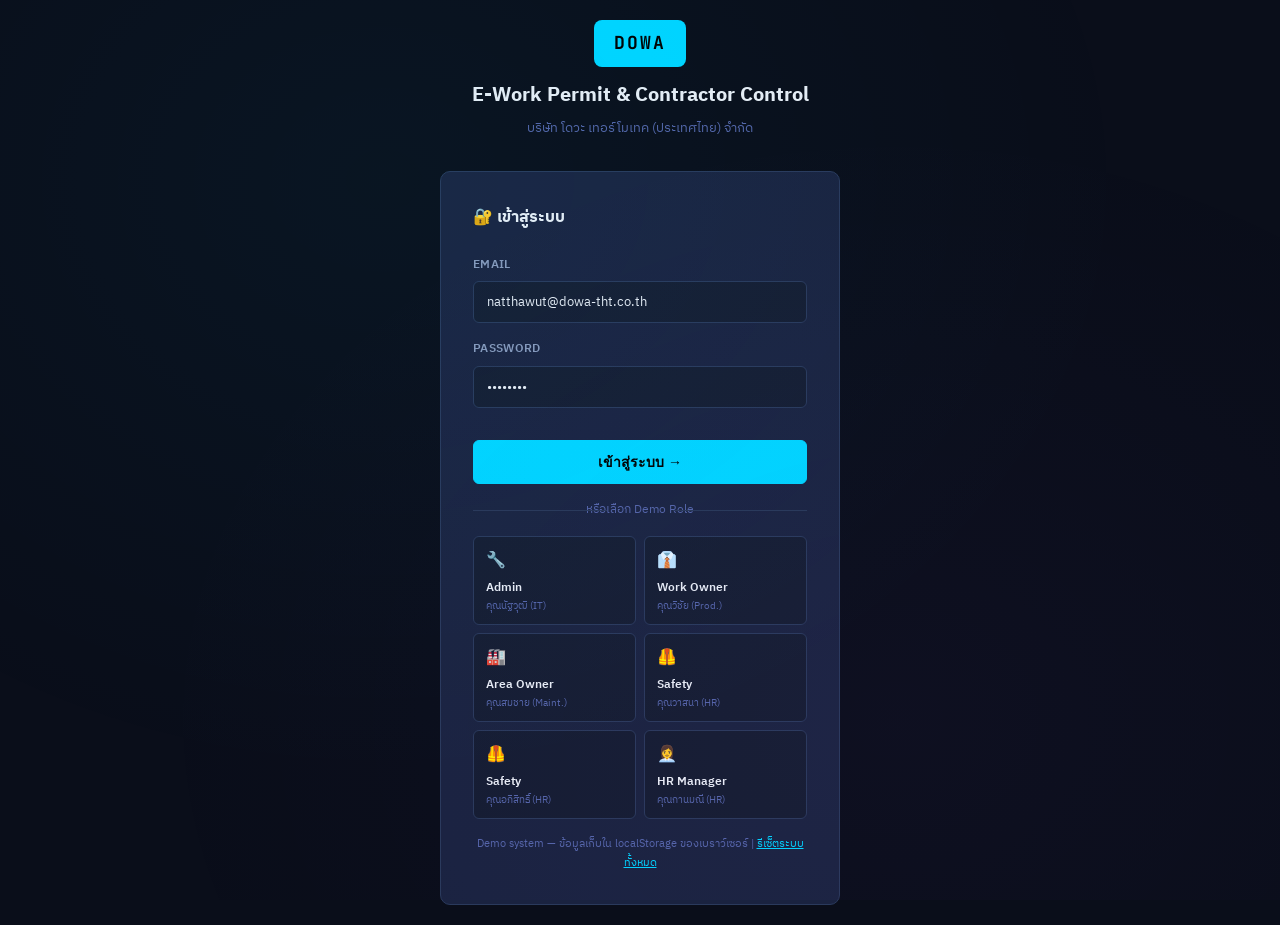
==== contractors/index.html @ 7c1e503d "Initial commit: E-Work Permit Demo" ====
<!DOCTYPE html>
<html lang="th">
<head>
<meta charset="UTF-8">
<meta name="viewport" content="width=device-width, initial-scale=1.0">
<title>ผู้รับเหมา — E-Work Permit System</title>
<link rel="stylesheet" href="../css/style.css">
</head>
<body>
<div class="app-layout">
  <aside class="sidebar" id="sidebar"></aside>
  <div class="main-content">
    <header class="topbar">
      <div class="topbar-left">
        <span class="topbar-breadcrumb"><a href="../dashboard.html">Dashboard</a> /</span>
        <span class="topbar-title">👷 ผู้รับเหมา</span>
      </div>
      <div class="topbar-right">
        <span id="topbar-user" class="text-sm text-muted"></span>
      </div>
    </header>

    <div class="page-content">
      <div class="page-header">
        <div>
          <h1>ทะเบียนผู้รับเหมา</h1>
          <p>ค้นหา ดูสถานะ และจัดการข้อมูลผู้รับเหมา</p>
        </div>
        <div class="flex-center gap-8">
          <button class="btn btn-ghost btn-sm" onclick="exportContractors()">📥 Export</button>
          <a href="register.html" class="btn btn-primary" id="btn-register" style="display:none;">➕ ลงทะเบียนใหม่</a>
        </div>
      </div>

      <!-- Stats -->
      <div class="stats-grid mb-16" id="mini-stats"></div>

      <!-- Filters -->
      <div class="card mb-16">
        <div class="card-body" style="padding:16px;">
          <div class="filter-bar">
            <div class="search-box">
              <span class="search-icon">🔍</span>
              <input type="text" id="inp-search" placeholder="ค้นหาชื่อ, เลขบัตร..." oninput="renderTable()">
            </div>
            <select class="filter-select" id="sel-status" onchange="renderTable()">
              <option value="">ทุกสถานะ</option>
              <option value="ACTIVE">Active</option>
              <option value="INACTIVE">Inactive</option>
              <option value="BLACKLIST">Blacklist</option>
            </select>
            <select class="filter-select" id="sel-company" onchange="renderTable()">
              <option value="">ทุกบริษัท</option>
            </select>
            <button class="btn btn-ghost btn-sm" onclick="clearFilters()">✕ ล้าง</button>
          </div>
        </div>
      </div>

      <!-- Table -->
      <div class="card">
        <div class="card-body" style="padding:0;">
          <div class="table-wrap" id="table-wrap"></div>
          <div id="pagination"></div>
        </div>
      </div>
    </div>
  </div>
</div>

<script src="../js/db.js"></script>
<script src="../js/utils.js"></script>
<script>
  const user = requireAuth('../index.html');
  let currentPage = 1;
  const PER_PAGE = 10;
  let allContractors = [];

  if (user) {
    renderSidebar('../');
    document.getElementById('topbar-user').textContent = user.full_name;
    if (canDo(user, 'manage_contractors')) {
      document.getElementById('btn-register').style.display = '';
    }

    const companies = dbGetAll('contractor_companies');
    const selComp = document.getElementById('sel-company');
    companies.forEach(c => {
      const opt = document.createElement('option');
      opt.value = c.id;
      opt.textContent = c.company_name;
      selComp.appendChild(opt);
    });

    loadData();
  }

  function loadData() {
    allContractors = dbGetAll('contractors');
    const certs = dbGetAll('contractor_certificates');
    const companies = dbGetAll('contractor_companies');

    // Annotate with company name and cert status
    allContractors = allContractors.map(c => {
      const comp = companies.find(cc => cc.id === c.company_id);
      const contractorCerts = certs.filter(cert => cert.contractor_id === c.id);
      const hasExpired = contractorCerts.some(cert => cert.status === 'EXPIRED');
      const hasExpiring = contractorCerts.some(cert => cert.status === 'EXPIRING');
      const cardDays = daysUntil(c.card_expiry_date);
      return {
        ...c,
        company_name: comp?.company_name || '-',
        cert_count: contractorCerts.length,
        cert_alert: hasExpired ? 'expired' : hasExpiring ? 'expiring' : 'ok',
        card_days: cardDays,
      };
    });

    // Stats
    document.getElementById('mini-stats').innerHTML = `
      <div class="stat-card c-green" style="padding:14px;">
        <div class="stat-label">Active</div>
        <div class="stat-value" style="font-size:22px;">${allContractors.filter(c=>c.status==='ACTIVE').length}</div>
      </div>
      <div class="stat-card c-accent" style="padding:14px;">
        <div class="stat-label">Inactive</div>
        <div class="stat-value" style="font-size:22px;">${allContractors.filter(c=>c.status==='INACTIVE').length}</div>
      </div>
      <div class="stat-card c-red" style="padding:14px;">
        <div class="stat-label">Blacklist</div>
        <div class="stat-value" style="font-size:22px;">${allContractors.filter(c=>c.status==='BLACKLIST').length}</div>
      </div>
      <div class="stat-card c-gold" style="padding:14px;">
        <div class="stat-label">บัตรใกล้หมดอายุ</div>
        <div class="stat-value" style="font-size:22px;">${allContractors.filter(c=>c.card_days!==null&&c.card_days<=30&&c.card_days>=0).length}</div>
      </div>`;

    renderTable();
  }

  function getFiltered() {
    const q = document.getElementById('inp-search').value;
    const status = document.getElementById('sel-status').value;
    const company = document.getElementById('sel-company').value;
    let data = allContractors;
    if (q) data = filterTable(data, q, ['first_name','last_name','card_number','national_id']);
    if (status) data = data.filter(c => c.status === status);
    if (company) data = data.filter(c => c.company_id === company);
    return data;
  }

  function renderTable() {
    const filtered = getFiltered();
    const paged = paginate(filtered, currentPage, PER_PAGE);

    if (paged.items.length === 0) {
      document.getElementById('table-wrap').innerHTML = '<div class="empty-state"><div class="empty-icon">👷</div><h3>ไม่พบข้อมูล</h3></div>';
      document.getElementById('pagination').innerHTML = '';
      return;
    }

    document.getElementById('table-wrap').innerHTML = `
      <table class="data-table">
        <thead><tr>
          <th>ชื่อ-นามสกุล</th>
          <th>บริษัท</th>
          <th>เลขบัตรผู้รับเหมา</th>
          <th>หมดอายุบัตร</th>
          <th>ใบเซอร์</th>
          <th>PDPA</th>
          <th>สถานะ</th>
          <th>จัดการ</th>
        </tr></thead>
        <tbody>${paged.items.map(c => `
          <tr>
            <td class="td-main">${c.first_name} ${c.last_name}</td>
            <td>${c.company_name}</td>
            <td class="td-mono">${c.card_number || '-'}</td>
            <td>
              ${c.card_expiry_date ? `<span>${formatDate(c.card_expiry_date)}</span>
              ${c.card_days !== null && c.card_days <= 30 ? `<br><span class="badge ${c.card_days < 0 ? 'badge-expired' : 'badge-expiring'} mt-4">${daysLabel(c.card_expiry_date)}</span>` : ''}` : '-'}
            </td>
            <td>
              <span class="badge ${c.cert_alert === 'expired' ? 'badge-expired' : c.cert_alert === 'expiring' ? 'badge-expiring' : 'badge-valid'}">${c.cert_count} ใบ</span>
            </td>
            <td>${c.pdpa_consent_at ? '<span class="badge badge-valid">✓ ยินยอม</span>' : '<span class="badge badge-inactive">ยังไม่ยินยอม</span>'}</td>
            <td>${contractorBadge(c.status)}</td>
            <td>
              <div class="td-actions">
                <a href="detail.html?id=${c.id}" class="btn btn-ghost btn-sm">👁 ดู</a>
                ${canDo(user,'manage_contractors') ? `<button class="btn btn-ghost btn-sm" onclick="quickStatus('${c.id}', '${c.status}')">⚙️</button>` : ''}
              </div>
            </td>
          </tr>`).join('')}
        </tbody>
      </table>`;

    renderPagination('pagination', paged, 'goPage');
  }

  window.goPage = function(p) { currentPage = p; renderTable(); };

  function clearFilters() {
    document.getElementById('inp-search').value = '';
    document.getElementById('sel-status').value = '';
    document.getElementById('sel-company').value = '';
    currentPage = 1;
    renderTable();
  }

  function quickStatus(id, currentStatus) {
    const statuses = ['ACTIVE', 'INACTIVE', 'BLACKLIST'];
    const next = statuses[(statuses.indexOf(currentStatus) + 1) % statuses.length];
    confirmAction(`เปลี่ยนสถานะเป็น "${next}"?`, () => {
      dbUpdate('contractors', id, { status: next });
      loadData();
      showToast(`อัพเดทสถานะเป็น ${next}`, 'success');
    });
  }

  function exportContractors() {
    exportToCSV(getFiltered(), 'contractors.csv', [
      { key: 'first_name', label: 'ชื่อ' },
      { key: 'last_name', label: 'นามสกุล' },
      { key: 'company_name', label: 'บริษัท' },
      { key: 'card_number', label: 'เลขบัตร' },
      { key: 'card_expiry_date', label: 'หมดอายุบัตร' },
      { key: 'status', label: 'สถานะ' },
    ]);
  }
</script>
</body>
</html>
---- css/style.css ----
/* ===== E-Work Permit System — Global Styles ===== */
@import url('https://fonts.googleapis.com/css2?family=IBM+Plex+Sans+Thai:wght@300;400;500;600;700&family=JetBrains+Mono:wght@400;600&display=swap');

:root {
  --bg: #0a0e1a;
  --bg2: #0f1525;
  --bg3: #151d32;
  --surface: #1a2340;
  --surface2: #1f2a4a;
  --surface3: #243055;
  --border: #2a3a5c;
  --border2: #3a4a6c;
  --accent: #00d4ff;
  --accent2: #0088cc;
  --accent-dim: rgba(0,212,255,0.12);
  --gold: #f5a623;
  --gold-dim: rgba(245,166,35,0.15);
  --green: #00e676;
  --green-dim: rgba(0,230,118,0.15);
  --red: #ff4757;
  --red-dim: rgba(255,71,87,0.15);
  --purple: #a855f7;
  --purple-dim: rgba(168,85,247,0.15);
  --orange: #ff7043;
  --text: #e8edf5;
  --text2: #8899bb;
  --text3: #5566aa;
  --radius: 10px;
  --radius-sm: 6px;
  --shadow: 0 4px 24px rgba(0,0,0,0.4);
  --shadow-sm: 0 2px 8px rgba(0,0,0,0.3);
}

* { margin: 0; padding: 0; box-sizing: border-box; }

html { scroll-behavior: smooth; }

body {
  background: var(--bg);
  color: var(--text);
  font-family: 'IBM Plex Sans Thai', sans-serif;
  font-size: 14px;
  line-height: 1.7;
  min-height: 100vh;
}

/* ===== SCROLLBAR ===== */
::-webkit-scrollbar { width: 6px; height: 6px; }
::-webkit-scrollbar-track { background: var(--bg2); }
::-webkit-scrollbar-thumb { background: var(--border2); border-radius: 3px; }
::-webkit-scrollbar-thumb:hover { background: var(--text3); }

/* ===== LAYOUT ===== */
.app-layout { display: flex; min-height: 100vh; }

/* ===== SIDEBAR ===== */
.sidebar {
  width: 240px;
  background: var(--bg2);
  border-right: 1px solid var(--border);
  display: flex;
  flex-direction: column;
  position: fixed;
  top: 0; left: 0; bottom: 0;
  z-index: 200;
  transition: transform 0.3s;
}

.sidebar-logo {
  padding: 24px 20px;
  border-bottom: 1px solid var(--border);
  display: flex;
  align-items: center;
  gap: 12px;
  text-decoration: none;
  transition: background 0.2s;
}

.sidebar-logo:hover {
  background: rgba(255, 255, 255, 0.03);
}

.sidebar-logo .badge {
  background: var(--accent);
  color: #000;
  font-family: 'JetBrains Mono', monospace;
  font-weight: 700;
  font-size: 11px;
  padding: 3px 8px;
  border-radius: 4px;
  flex-shrink: 0;
}

.sidebar-logo .brand {
  font-size: 13px;
  font-weight: 600;
  color: var(--text);
  line-height: 1.3;
}

.sidebar-logo .brand small {
  display: block;
  font-size: 10px;
  color: var(--text3);
  font-weight: 400;
}

.sidebar-nav { flex: 1; padding: 12px 0; overflow-y: auto; }

.nav-section {
  padding: 8px 16px 4px;
  font-size: 10px;
  color: var(--text3);
  text-transform: uppercase;
  letter-spacing: 1px;
  font-weight: 600;
}

.nav-item {
  display: flex;
  align-items: center;
  gap: 10px;
  padding: 10px 20px;
  color: var(--text2);
  text-decoration: none;
  font-size: 13px;
  font-weight: 500;
  cursor: pointer;
  transition: all 0.2s;
  border-left: 3px solid transparent;
  position: relative;
}

.nav-item:hover { background: var(--surface); color: var(--text); border-left-color: var(--border2); }
.nav-item.active { 
  background: linear-gradient(90deg, var(--accent-dim) 0%, transparent 100%); 
  color: var(--accent); 
  border-left-color: var(--accent);
  font-weight: 600;
}
.nav-item.active .nav-icon { color: var(--accent); }

.nav-item .nav-icon { width: 18px; text-align: center; font-size: 15px; }

.nav-badge {
  margin-left: auto;
  background: var(--red);
  color: #fff;
  font-size: 10px;
  font-weight: 700;
  padding: 1px 6px;
  border-radius: 10px;
  min-width: 18px;
  text-align: center;
}

.nav-badge.gold { background: var(--gold); color: #000; }

.sidebar-user {
  padding: 16px 20px;
  border-top: 1px solid var(--border);
  display: flex;
  align-items: center;
  gap: 10px;
  cursor: pointer;
}

.user-avatar {
  width: 34px; height: 34px;
  border-radius: 50%;
  background: var(--accent);
  color: #000;
  display: flex;
  align-items: center;
  justify-content: center;
  font-weight: 700;
  font-size: 13px;
  flex-shrink: 0;
}

.user-info { flex: 1; min-width: 0; }
.user-name { font-size: 13px; font-weight: 600; color: var(--text); white-space: nowrap; overflow: hidden; text-overflow: ellipsis; }
.user-role { font-size: 11px; color: var(--text3); }

/* ===== MAIN CONTENT ===== */
.main-content {
  margin-left: 240px;
  flex: 1;
  display: flex;
  flex-direction: column;
  min-height: 100vh;
}

/* ===== TOPBAR ===== */
.topbar {
  background: var(--bg2);
  border-bottom: 1px solid var(--border);
  padding: 0 28px;
  height: 56px;
  display: flex;
  align-items: center;
  justify-content: space-between;
  position: sticky;
  top: 0;
  z-index: 100;
}

.topbar-left { display: flex; align-items: center; gap: 12px; }
.topbar-title { font-size: 16px; font-weight: 700; color: var(--text); }
.topbar-breadcrumb { font-size: 12px; color: var(--text3); }
.topbar-breadcrumb a { color: var(--text3); text-decoration: none; }
.topbar-breadcrumb a:hover { color: var(--accent); }

.topbar-right { display: flex; align-items: center; gap: 12px; }

.topbar-btn {
  background: none;
  border: none;
  color: var(--text2);
  cursor: pointer;
  padding: 6px;
  border-radius: var(--radius-sm);
  font-size: 16px;
  transition: all 0.15s;
  position: relative;
}
.topbar-btn:hover { background: var(--surface); color: var(--text); }

.notif-dot {
  position: absolute;
  top: 4px; right: 4px;
  width: 8px; height: 8px;
  background: var(--red);
  border-radius: 50%;
  border: 2px solid var(--bg2);
}

/* ===== PAGE CONTENT ===== */
.page-content { padding: 28px; flex: 1; }

.page-header {
  display: flex;
  align-items: center;
  justify-content: space-between;
  margin-bottom: 24px;
  gap: 16px;
  flex-wrap: wrap;
}

.page-header h1 { font-size: 22px; font-weight: 700; color: var(--text); }
.page-header p { font-size: 13px; color: var(--text3); margin-top: 2px; }

/* ===== STATS GRID ===== */
.stats-grid {
  display: grid;
  grid-template-columns: repeat(auto-fit, minmax(200px, 1fr));
  gap: 16px;
  margin-bottom: 24px;
}

.stat-card {
  background: var(--surface);
  border: 1px solid var(--border);
  border-radius: var(--radius);
  padding: 20px;
  position: relative;
  overflow: hidden;
  transition: border-color 0.2s;
}

.stat-card:hover { border-color: var(--border2); }

.stat-card::before {
  content: '';
  position: absolute;
  top: 0; left: 0; right: 0;
  height: 3px;
}
.stat-card.c-accent::before { background: var(--accent); }
.stat-card.c-gold::before { background: var(--gold); }
.stat-card.c-green::before { background: var(--green); }
.stat-card.c-red::before { background: var(--red); }
.stat-card.c-purple::before { background: var(--purple); }

.stat-icon { font-size: 26px; margin-bottom: 8px; }
.stat-label { font-size: 11px; color: var(--text3); text-transform: uppercase; letter-spacing: 0.5px; margin-bottom: 4px; }
.stat-value { font-size: 28px; font-weight: 700; color: var(--text); line-height: 1; }
.stat-sub { font-size: 12px; color: var(--text3); margin-top: 6px; }

/* ===== CARDS ===== */
.card {
  background: var(--surface);
  border: 1px solid var(--border);
  border-radius: var(--radius);
}

.card-header {
  padding: 16px 20px;
  border-bottom: 1px solid var(--border);
  display: flex;
  align-items: center;
  justify-content: space-between;
  gap: 12px;
}

.card-title {
  font-size: 14px;
  background: rgba(255, 255, 255, 0.02);
  border-bottom: 1px solid var(--border);
  display: flex;
  align-items: center;
  justify-content: space-between;
}

.card-title { font-size: 15px; font-weight: 700; color: var(--text); display: flex; align-items: center; gap: 8px; }

.card-body { padding: 20px; }

/* Buttons */
.btn {
  display: inline-flex;
  align-items: center;
  gap: 8px;
  padding: 10px 18px;
  border-radius: var(--radius-sm);
  font-size: 14px;
  font-weight: 600;
  cursor: pointer;
  transition: all 0.2s ease;
  border: 1px solid transparent;
  text-decoration: none;
  white-space: nowrap;
}

.btn:disabled { opacity: 0.5; cursor: not-allowed; }

.btn-primary { background: var(--accent); color: #000; border-color: var(--accent); }
.btn-primary:hover:not(:disabled) { background: #00b8e0; }

.btn-secondary { background: var(--surface2); color: var(--text); border-color: var(--border); }
.btn-secondary:hover:not(:disabled) { background: var(--surface3); border-color: var(--border2); }

.btn-success { background: var(--green); color: #000; }
.btn-success:hover:not(:disabled) { background: #00c860; }

.btn-danger { background: var(--red); color: #fff; }
.btn-danger:hover:not(:disabled) { background: #e03040; }

.btn-warning { background: var(--gold); color: #000; }
.btn-warning:hover:not(:disabled) { background: #e09010; }

.btn-ghost { background: transparent; color: var(--text2); border-color: var(--border); }
.btn-ghost:hover:not(:disabled) { background: var(--surface); color: var(--text); }

.btn-sm { padding: 5px 12px; font-size: 12px; }
.btn-lg { padding: 11px 22px; font-size: 15px; }
.btn-icon { padding: 7px; }

/* ===== BADGES / TAGS ===== */
.badge {
  display: inline-flex;
  align-items: center;
  gap: 4px;
  font-size: 11px;
  font-weight: 600;
  padding: 3px 10px;
  border-radius: 20px;
  text-transform: uppercase;
  letter-spacing: 0.3px;
  white-space: nowrap;
}

.badge-draft { background: rgba(255,255,255,0.08); color: var(--text2); }
.badge-pending { background: var(--gold-dim); color: var(--gold); }
.badge-approved { background: var(--green-dim); color: var(--green); }
.badge-rejected { background: var(--red-dim); color: var(--red); }
.badge-closed { background: var(--purple-dim); color: var(--purple); }
.badge-returned { background: var(--gold-dim); color: var(--orange); }
.badge-active { background: var(--green-dim); color: var(--green); }
.badge-inactive { background: rgba(255,255,255,0.06); color: var(--text3); }
.badge-blacklist { background: var(--red-dim); color: var(--red); }
.badge-valid { background: var(--green-dim); color: var(--green); }
.badge-expiring { background: var(--gold-dim); color: var(--gold); }
.badge-expired { background: var(--red-dim); color: var(--red); }
.badge-hot { background: rgba(255,112,67,0.2); color: var(--orange); }
.badge-cold { background: rgba(0,212,255,0.15); color: var(--accent); }
.badge-accent { background: var(--accent-dim); color: var(--accent); }

/* ===== FORMS ===== */
.form-group { margin-bottom: 16px; }
.form-label {
  display: block;
  font-size: 12px;
  font-weight: 600;
  color: var(--text2);
  margin-bottom: 6px;
  text-transform: uppercase;
  letter-spacing: 0.3px;
}
.form-label .req { color: var(--red); margin-left: 2px; }

.form-control {
  width: 100%;
  background: var(--bg3);
  border: 1px solid var(--border);
  border-radius: var(--radius-sm);
  color: var(--text);
  font-size: 13px;
  font-family: 'IBM Plex Sans Thai', sans-serif;
  padding: 9px 13px;
  transition: border-color 0.15s;
  outline: none;
}

.form-control:focus { border-color: var(--accent); background: var(--bg2); }
.form-control::placeholder { color: var(--text3); }

select.form-control { cursor: pointer; }
textarea.form-control { resize: vertical; min-height: 80px; }

.form-hint { font-size: 11px; color: var(--text3); margin-top: 4px; }
.form-error { font-size: 11px; color: var(--red); margin-top: 4px; display: none; }
.form-control.is-error { border-color: var(--red); }
.form-control.is-error + .form-error { display: block; }

.form-row { display: grid; grid-template-columns: 1fr 1fr; gap: 16px; }
.form-row-3 { display: grid; grid-template-columns: 1fr 1fr 1fr; gap: 16px; }

.checkbox-group { display: flex; flex-wrap: wrap; gap: 8px; margin-top: 4px; }
.checkbox-item {
  display: flex;
  align-items: center;
  gap: 7px;
  background: var(--bg3);
  border: 1px solid var(--border);
  border-radius: var(--radius-sm);
  padding: 7px 12px;
  cursor: pointer;
  font-size: 13px;
  color: var(--text2);
  transition: all 0.15s;
  user-select: none;
}
.checkbox-item:hover { border-color: var(--border2); color: var(--text); }
.checkbox-item.checked { background: var(--accent-dim); border-color: var(--accent); color: var(--accent); }
.checkbox-item input { display: none; }

/* ===== TABLE ===== */
.table-wrap { overflow-x: auto; }

table.data-table {
  width: 100%;
  border-collapse: collapse;
  font-size: 13px;
}

.data-table th {
  background: var(--bg3);
  color: var(--text3);
  font-weight: 600;
  font-size: 11px;
  text-transform: uppercase;
  letter-spacing: 0.5px;
  padding: 11px 16px;
  text-align: left;
  border-bottom: 1px solid var(--border);
  white-space: nowrap;
}

.data-table td {
  padding: 12px 16px;
  border-bottom: 1px solid rgba(42,58,92,0.5);
  color: var(--text2);
  vertical-align: middle;
}

.data-table tr:hover td { background: rgba(26,35,64,0.6); color: var(--text); }
.data-table tr:last-child td { border-bottom: none; }

.data-table .td-main { color: var(--text); font-weight: 500; }
.data-table .td-mono { font-family: 'JetBrains Mono', monospace; font-size: 12px; color: var(--accent); }
.data-table .td-actions { display: flex; gap: 6px; align-items: center; }

/* ===== FILTER BAR ===== */
.filter-bar {
  display: flex;
  align-items: center;
  gap: 10px;
  flex-wrap: wrap;
  margin-bottom: 16px;
}

.search-box {
  display: flex;
  align-items: center;
  gap: 8px;
  background: var(--bg3);
  border: 1px solid var(--border);
  border-radius: var(--radius-sm);
  padding: 8px 13px;
  flex: 1;
  min-width: 200px;
  max-width: 320px;
}

.search-box input {
  background: none;
  border: none;
  outline: none;
  color: var(--text);
  font-size: 13px;
  font-family: 'IBM Plex Sans Thai', sans-serif;
  width: 100%;
}
.search-box input::placeholder { color: var(--text3); }
.search-box .search-icon { color: var(--text3); font-size: 14px; flex-shrink: 0; }

.filter-select {
  background: var(--bg3);
  border: 1px solid var(--border);
  border-radius: var(--radius-sm);
  color: var(--text);
  font-size: 13px;
  font-family: 'IBM Plex Sans Thai', sans-serif;
  padding: 8px 13px;
  outline: none;
  cursor: pointer;
}
.filter-select:focus { border-color: var(--accent); }

/* ===== MODALS ===== */
.modal-overlay {
  position: fixed;
  inset: 0;
  background: rgba(0,0,0,0.7);
  z-index: 500;
  display: none;
  align-items: center;
  justify-content: center;
  padding: 20px;
  backdrop-filter: blur(2px);
}

.modal-overlay.open { display: flex; }

.modal {
  background: var(--bg2);
  border: 1px solid var(--border2);
  border-radius: var(--radius);
  width: 100%;
  max-width: 540px;
  max-height: 90vh;
  overflow-y: auto;
  box-shadow: var(--shadow);
  animation: modalIn 0.2s ease;
}

.modal-lg { max-width: 760px; }
.modal-xl { max-width: 960px; }

@keyframes modalIn {
  from { opacity: 0; transform: scale(0.96) translateY(-8px); }
  to { opacity: 1; transform: scale(1) translateY(0); }
}

.modal-header {
  padding: 18px 24px;
  border-bottom: 1px solid var(--border);
  display: flex;
  align-items: center;
  justify-content: space-between;
  gap: 12px;
}

.modal-title { font-size: 15px; font-weight: 700; color: var(--text); }
.modal-close {
  background: none; border: none; color: var(--text3);
  cursor: pointer; font-size: 18px; padding: 2px;
  transition: color 0.15s;
}
.modal-close:hover { color: var(--text); }

.modal-body { padding: 24px; }
.modal-footer {
  padding: 16px 24px;
  border-top: 1px solid var(--border);
  display: flex;
  justify-content: flex-end;
  gap: 10px;
}

/* ===== TOAST ===== */
.toast-container {
  position: fixed;
  bottom: 24px; right: 24px;
  z-index: 9999;
  display: flex;
  flex-direction: column;
  gap: 8px;
}

.toast {
  background: var(--surface2);
  border: 1px solid var(--border2);
  border-radius: var(--radius-sm);
  padding: 12px 18px;
  font-size: 13px;
  color: var(--text);
  max-width: 320px;
  box-shadow: var(--shadow);
  animation: toastIn 0.25s ease;
  display: flex;
  align-items: center;
  gap: 10px;
}
.toast.success { border-left: 3px solid var(--green); }
.toast.error { border-left: 3px solid var(--red); }
.toast.warning { border-left: 3px solid var(--gold); }
.toast.info { border-left: 3px solid var(--accent); }

@keyframes toastIn {
  from { opacity: 0; transform: translateX(20px); }
  to { opacity: 1; transform: translateX(0); }
}

/* ===== APPROVAL STEPS ===== */
.approval-steps {
  display: flex;
  gap: 0;
  margin: 20px 0;
  overflow-x: auto;
  padding-bottom: 4px;
}

.approval-step {
  flex: 1;
  min-width: 120px;
  text-align: center;
  position: relative;
}

.approval-step + .approval-step::before {
  content: '';
  position: absolute;
  left: 0; top: 20px;
  width: 100%; height: 2px;
  background: var(--border);
  z-index: 0;
}

.approval-step.done + .approval-step::before { background: var(--green); }

.step-circle {
  width: 40px; height: 40px;
  border-radius: 50%;
  border: 2px solid var(--border2);
  background: var(--bg3);
  display: flex;
  align-items: center;
  justify-content: center;
  font-size: 14px;
  font-weight: 700;
  color: var(--text3);
  margin: 0 auto 8px;
  position: relative;
  z-index: 1;
  transition: all 0.2s;
}

.approval-step.done .step-circle { background: var(--green); border-color: var(--green); color: #000; }
.approval-step.active .step-circle { background: var(--accent); border-color: var(--accent); color: #000; animation: pulse 1.5s infinite; }
.approval-step.rejected .step-circle { background: var(--red); border-color: var(--red); color: #fff; }
.approval-step.returned .step-circle { background: var(--gold); border-color: var(--gold); color: #000; }

@keyframes pulse {
  0%, 100% { box-shadow: 0 0 0 0 rgba(0,212,255,0.4); }
  50% { box-shadow: 0 0 0 6px rgba(0,212,255,0); }
}

.step-label { font-size: 11px; color: var(--text3); font-weight: 500; }
.step-status { font-size: 10px; color: var(--text3); margin-top: 2px; }
.approval-step.done .step-label { color: var(--green); }
.approval-step.active .step-label { color: var(--accent); }

/* ===== SIGNATURE PAD ===== */
.sig-pad-wrap {
  border: 2px dashed var(--border2);
  border-radius: var(--radius-sm);
  background: var(--bg3);
  overflow: hidden;
  position: relative;
}

.sig-pad-wrap canvas { display: block; cursor: crosshair; }
.sig-pad-hint {
  position: absolute;
  top: 50%; left: 50%;
  transform: translate(-50%, -50%);
  color: var(--text3);
  font-size: 12px;
  pointer-events: none;
  text-align: center;
}

.sig-pad-actions { display: flex; gap: 8px; margin-top: 8px; }

/* ===== TIMELINE ===== */
.audit-trail { padding: 4px 0; }

.audit-item {
  display: flex;
  gap: 14px;
  padding: 10px 0;
  border-bottom: 1px solid rgba(42,58,92,0.4);
}
.audit-item:last-child { border-bottom: none; }

.audit-dot {
  width: 10px; height: 10px;
  border-radius: 50%;
  background: var(--border2);
  flex-shrink: 0;
  margin-top: 6px;
  position: relative;
}
.audit-dot.green { background: var(--green); }
.audit-dot.red { background: var(--red); }
.audit-dot.gold { background: var(--gold); }
.audit-dot.accent { background: var(--accent); }

.audit-content { flex: 1; }
.audit-action { font-size: 13px; font-weight: 500; color: var(--text); }
.audit-meta { font-size: 11px; color: var(--text3); margin-top: 2px; }

/* ===== INFO BOXES ===== */
.info-box {
  background: var(--accent-dim);
  border: 1px solid rgba(0,212,255,0.2);
  border-radius: var(--radius-sm);
  padding: 12px 16px;
  font-size: 13px;
  color: var(--text2);
}
.info-box strong { color: var(--accent); }

.warn-box {
  background: var(--gold-dim);
  border: 1px solid rgba(245,166,35,0.25);
  border-radius: var(--radius-sm);
  padding: 12px 16px;
  font-size: 13px;
  color: var(--text2);
}
.warn-box strong { color: var(--gold); }

.error-box {
  background: var(--red-dim);
  border: 1px solid rgba(255,71,87,0.25);
  border-radius: var(--radius-sm);
  padding: 12px 16px;
  font-size: 13px;
  color: var(--text2);
}
.error-box strong { color: var(--red); }

/* ===== PROGRESS BAR ===== */
.progress-bar {
  height: 6px;
  background: var(--bg3);
  border-radius: 3px;
  overflow: hidden;
}
.progress-fill {
  height: 100%;
  border-radius: 3px;
  background: var(--accent);
  transition: width 0.4s ease;
}
.progress-fill.gold { background: var(--gold); }
.progress-fill.green { background: var(--green); }
.progress-fill.red { background: var(--red); }

/* ===== GRID UTILS ===== */
.grid-2 { display: grid; grid-template-columns: 1fr 1fr; gap: 20px; }
.grid-3 { display: grid; grid-template-columns: 1fr 1fr 1fr; gap: 20px; }
.gap-16 { gap: 16px; }

/* ===== TEXT UTILS ===== */
.text-accent { color: var(--accent); }
.text-green { color: var(--green); }
.text-red { color: var(--red); }
.text-gold { color: var(--gold); }
.text-muted { color: var(--text3); }
.text-sm { font-size: 12px; }
.text-xs { font-size: 11px; }
.mono { font-family: 'JetBrains Mono', monospace; }
.font-bold { font-weight: 700; }
.mt-4 { margin-top: 4px; }
.mt-8 { margin-top: 8px; }
.mt-16 { margin-top: 16px; }
.mt-24 { margin-top: 24px; }
.mb-16 { margin-bottom: 16px; }
.mb-24 { margin-bottom: 24px; }
.flex { display: flex; }
.flex-center { display: flex; align-items: center; }
.flex-between { display: flex; align-items: center; justify-content: space-between; }
.gap-8 { gap: 8px; }
.gap-12 { gap: 12px; }
.w-full { width: 100%; }

/* ===== EMPTY STATE ===== */
.empty-state {
  text-align: center;
  padding: 60px 20px;
  color: var(--text3);
}
.empty-state .empty-icon { font-size: 48px; margin-bottom: 12px; opacity: 0.5; }
.empty-state h3 { font-size: 16px; color: var(--text2); margin-bottom: 6px; }
.empty-state p { font-size: 13px; }

/* ===== ID CARD ===== */
.id-card {
  width: 340px;
  background: linear-gradient(135deg, #0f1a35 0%, #1a2a50 100%);
  border: 1px solid var(--border2);
  border-radius: 14px;
  overflow: hidden;
  box-shadow: var(--shadow);
}

.id-card-header {
  background: linear-gradient(90deg, var(--accent2), var(--accent));
  padding: 12px 16px;
  display: flex;
  align-items: center;
  justify-content: space-between;
}

.id-card-header .company { font-size: 11px; font-weight: 700; color: #000; letter-spacing: 0.5px; }
.id-card-header .card-type { font-size: 10px; font-weight: 600; color: rgba(0,0,0,0.7); }

.id-card-body { padding: 16px; display: flex; gap: 14px; align-items: flex-start; }

.id-card-photo {
  width: 70px; height: 85px;
  border-radius: 8px;
  background: var(--bg3);
  border: 2px solid var(--border2);
  overflow: hidden;
  flex-shrink: 0;
  display: flex;
  align-items: center;
  justify-content: center;
  font-size: 28px;
  color: var(--text3);
}

.id-card-info { flex: 1; }
.id-card-name { font-size: 15px; font-weight: 700; color: var(--text); line-height: 1.3; }
.id-card-company { font-size: 11px; color: var(--accent); margin-top: 2px; }
.id-card-field { font-size: 11px; color: var(--text3); margin-top: 6px; }
.id-card-field span { color: var(--text2); }

.id-card-footer {
  padding: 10px 16px;
  border-top: 1px solid rgba(255,255,255,0.05);
  display: flex;
  align-items: center;
  justify-content: space-between;
}

.id-card-qr {
  width: 50px; height: 50px;
  background: #fff;
  border-radius: 4px;
  padding: 4px;
  display: flex;
  align-items: center;
  justify-content: center;
  font-size: 9px;
  color: #000;
  text-align: center;
  font-weight: 700;
}

/* ===== STEP WIZARD ===== */
.wizard-steps {
  display: flex;
  gap: 0;
  margin-bottom: 28px;
  border-bottom: 1px solid var(--border);
  padding-bottom: 0;
}

.wizard-step {
  flex: 1;
  padding: 12px 16px;
  text-align: center;
  font-size: 12px;
  font-weight: 600;
  color: var(--text3);
  border-bottom: 2px solid transparent;
  transition: all 0.2s;
  cursor: default;
}

.wizard-step.active { color: var(--accent); border-bottom-color: var(--accent); }
.wizard-step.done { color: var(--green); border-bottom-color: var(--green); }

.wizard-panel { display: none; }
.wizard-panel.active { display: block; animation: fadeIn 0.25s ease; }

@keyframes fadeIn {
  from { opacity: 0; transform: translateY(6px); }
  to { opacity: 1; transform: translateY(0); }
}

/* ===== TABS ===== */
.tab-nav {
  display: flex;
  gap: 0;
  border-bottom: 1px solid var(--border);
  margin-bottom: 20px;
}

.tab-btn {
  padding: 10px 18px;
  font-size: 13px;
  font-weight: 500;
  color: var(--text3);
  background: none;
  border: none;
  border-bottom: 2px solid transparent;
  cursor: pointer;
  transition: all 0.15s;
  white-space: nowrap;
  font-family: 'IBM Plex Sans Thai', sans-serif;
}
.tab-btn:hover { color: var(--text2); }
.tab-btn.active { color: var(--accent); border-bottom-color: var(--accent); }

.tab-pane { display: none; }
.tab-pane.active { display: block; animation: fadeIn 0.2s ease; }

/* ===== CHART CONTAINER ===== */
.chart-container { position: relative; height: 240px; }

/* ===== DIVIDER ===== */
hr.divider { border: none; border-top: 1px solid var(--border); margin: 20px 0; }

/* ===== RESPONSIVE ===== */
@media (max-width: 1024px) {
  .sidebar { transform: translateX(-100%); }
  .sidebar.open { transform: translateX(0); }
  .main-content { margin-left: 0; }
  .form-row, .form-row-3, .grid-2, .grid-3 { grid-template-columns: 1fr; }
}

@media (max-width: 640px) {
  .page-content { padding: 16px; }
  .topbar { padding: 0 16px; }
  .stats-grid { grid-template-columns: repeat(2, 1fr); }
  .page-header { flex-direction: column; align-items: flex-start; }
}

/* ===== QR PLACEHOLDER ===== */
.qr-box {
  display: grid;
  width: 100%;
  aspect-ratio: 1;
  place-items: center;
  background: #fff;
  color: #000;
  font-size: 10px;
  font-weight: 700;
  border-radius: 4px;
  padding: 4px;
}

/* ===== PRINT ===== */
@media print {
  .sidebar, .topbar, .no-print { display: none !important; }
  .main-content { margin-left: 0; }
  body { background: #fff; color: #000; }
}

/* ===== NOTIFICATION ITEMS ===== */
.notif-item {
  display: flex;
  align-items: flex-start;
  gap: 14px;
  padding: 14px 20px;
  border-bottom: 1px solid var(--border);
  cursor: pointer;
  transition: all 0.15s;
  position: relative;
}
.notif-item:hover { background: var(--surface); }
.notif-item.unread { background: rgba(0,212,255,0.05); }
.notif-item .notif-icon {
  width: 36px; height: 36px;
  border-radius: 50%;
  background: var(--bg3);
  display: flex; align-items: center; justify-content: center;
  font-size: 18px; flex-shrink: 0;
}
.notif-item .notif-content { flex: 1; }
.notif-item .notif-subject { font-size: 13px; font-weight: 600; color: var(--text); margin-bottom: 2px; }
.notif-item .notif-meta { font-size: 11px; color: var(--text3); }
.notif-item .unread-dot {
  width: 8px; height: 8px;
  background: var(--accent);
  border-radius: 50%;
  margin-top: 6px;
}

@media print { .sidebar, .topbar, .no-print, .btn { display: none !important; } .main-content { margin-left: 0 !important; padding: 0 !important; } .card { border: 1px solid #ccc !important; box-shadow: none !important; break-inside: avoid; } body { background: #fff !important; color: #000 !important; } }
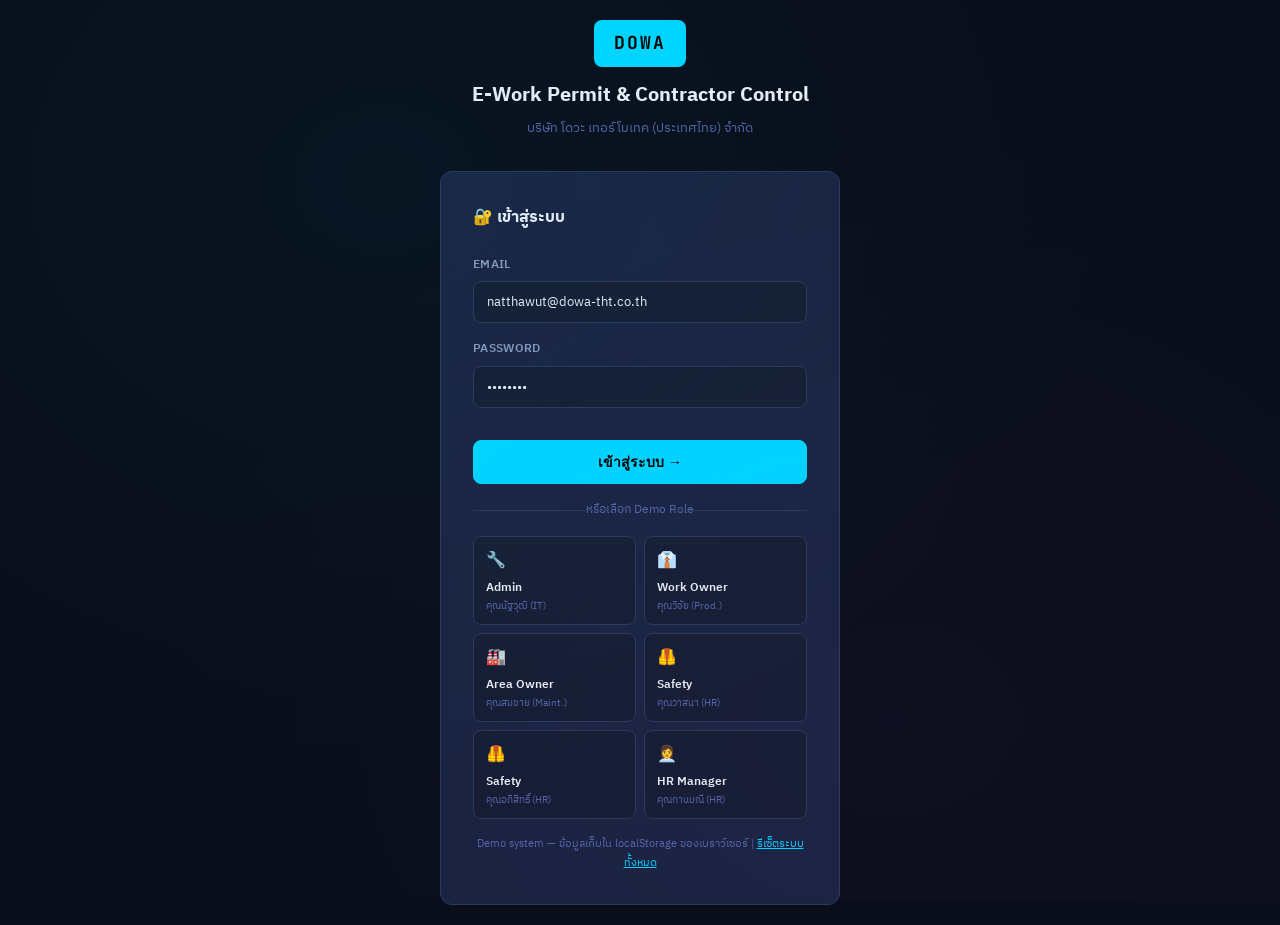
==== commit fd9a88d5: "Update system with Themes, Smart Lookup, User Management, and Documentation" ====
--- a/contractors/index.html
+++ b/contractors/index.html
@@ -26,7 +26,11 @@
           <h1>ทะเบียนผู้รับเหมา</h1>
           <p>ค้นหา ดูสถานะ และจัดการข้อมูลผู้รับเหมา</p>
         </div>
-        <div class="flex-center gap-8">
+        <div class="flex-center gap-12">
+          <div class="view-toggle no-print">
+            <button id="btn-view-table" class="active" onclick="setView('table')">🗂️ ตาราง</button>
+            <button id="btn-view-card" onclick="setView('card')">🃏 การ์ด</button>
+          </div>
           <button class="btn btn-ghost btn-sm" onclick="exportContractors()">📥 Export</button>
           <a href="register.html" class="btn btn-primary" id="btn-register" style="display:none;">➕ ลงทะเบียนใหม่</a>
         </div>
@@ -58,12 +62,17 @@
       </div>
 
       <!-- Table -->
-      <div class="card">
+      <div class="card" id="card-table-view">
         <div class="card-body" style="padding:0;">
           <div class="table-wrap" id="table-wrap"></div>
-          <div id="pagination"></div>
-        </div>
-      </div>
+        </div>
+      </div>
+
+      <div id="card-grid-view" style="display:none;">
+        <div class="contractor-grid" id="contractor-grid"></div>
+      </div>
+      
+      <div id="pagination"></div>
     </div>
   </div>
 </div>
@@ -73,8 +82,9 @@
 <script>
   const user = requireAuth('../index.html');
   let currentPage = 1;
-  const PER_PAGE = 10;
+  const PER_PAGE = 12;
   let allContractors = [];
+  let currentView = localStorage.getItem('contractor_view') || 'table';
 
   if (user) {
     renderSidebar('../');
@@ -135,7 +145,22 @@
         <div class="stat-value" style="font-size:22px;">${allContractors.filter(c=>c.card_days!==null&&c.card_days<=30&&c.card_days>=0).length}</div>
       </div>`;
 
-    renderTable();
+    setView(currentView);
+  }
+
+  function setView(view) {
+    currentView = view;
+    localStorage.setItem('contractor_view', view);
+    document.getElementById('btn-view-table').classList.toggle('active', view === 'table');
+    document.getElementById('btn-view-card').classList.toggle('active', view === 'card');
+    document.getElementById('card-table-view').style.display = view === 'table' ? 'block' : 'none';
+    document.getElementById('card-grid-view').style.display = view === 'card' ? 'block' : 'none';
+    renderContent();
+  }
+
+  function renderContent() {
+    if (currentView === 'table') renderTable();
+    else renderCards();
   }
 
   function getFiltered() {
@@ -153,20 +178,20 @@
     const filtered = getFiltered();
     const paged = paginate(filtered, currentPage, PER_PAGE);
 
+    const cont = document.getElementById('table-wrap');
     if (paged.items.length === 0) {
-      document.getElementById('table-wrap').innerHTML = '<div class="empty-state"><div class="empty-icon">👷</div><h3>ไม่พบข้อมูล</h3></div>';
+      cont.innerHTML = '<div class="empty-state"><div class="empty-icon">👷</div><h3>ไม่พบข้อมูล</h3></div>';
       document.getElementById('pagination').innerHTML = '';
       return;
     }
 
-    document.getElementById('table-wrap').innerHTML = `
+    cont.innerHTML = `
       <table class="data-table">
         <thead><tr>
           <th>ชื่อ-นามสกุล</th>
           <th>บริษัท</th>
           <th>เลขบัตรผู้รับเหมา</th>
           <th>หมดอายุบัตร</th>
-          <th>ใบเซอร์</th>
           <th>PDPA</th>
           <th>สถานะ</th>
           <th>จัดการ</th>
@@ -180,15 +205,15 @@
               ${c.card_expiry_date ? `<span>${formatDate(c.card_expiry_date)}</span>
               ${c.card_days !== null && c.card_days <= 30 ? `<br><span class="badge ${c.card_days < 0 ? 'badge-expired' : 'badge-expiring'} mt-4">${daysLabel(c.card_expiry_date)}</span>` : ''}` : '-'}
             </td>
-            <td>
-              <span class="badge ${c.cert_alert === 'expired' ? 'badge-expired' : c.cert_alert === 'expiring' ? 'badge-expiring' : 'badge-valid'}">${c.cert_count} ใบ</span>
-            </td>
             <td>${c.pdpa_consent_at ? '<span class="badge badge-valid">✓ ยินยอม</span>' : '<span class="badge badge-inactive">ยังไม่ยินยอม</span>'}</td>
             <td>${contractorBadge(c.status)}</td>
             <td>
               <div class="td-actions">
-                <a href="detail.html?id=${c.id}" class="btn btn-ghost btn-sm">👁 ดู</a>
-                ${canDo(user,'manage_contractors') ? `<button class="btn btn-ghost btn-sm" onclick="quickStatus('${c.id}', '${c.status}')">⚙️</button>` : ''}
+                <a href="detail.html?id=${c.id}" class="btn btn-ghost btn-sm" title="ดูรายละเอียด">👁</a>
+                ${canDo(user,'manage_contractors') ? `
+                  <a href="register.html?id=${c.id}" class="btn btn-ghost btn-sm" title="แก้ไข">✏️</a>
+                  <button class="btn btn-ghost btn-sm" onclick="quickStatus('${c.id}', '${c.status}')" title="เปลี่ยนสถานะ">⚙️</button>
+                ` : ''}
               </div>
             </td>
           </tr>`).join('')}
@@ -198,6 +223,41 @@
     renderPagination('pagination', paged, 'goPage');
   }
 
+  function renderCards() {
+    const filtered = getFiltered();
+    const paged = paginate(filtered, currentPage, PER_PAGE);
+    const cont = document.getElementById('contractor-grid');
+    
+    if (paged.items.length === 0) {
+      cont.innerHTML = '<div class="empty-state"><div class="empty-icon">👷</div><h3>ไม่พบข้อมูล</h3></div>';
+      document.getElementById('pagination').innerHTML = '';
+      return;
+    }
+
+    cont.innerHTML = paged.items.map(c => `
+      <div class="contractor-card">
+        <div class="contractor-card-header">
+          <div class="contractor-card-photo">${c.first_name[0]}</div>
+        </div>
+        <div class="contractor-card-body">
+          <div class="contractor-card-name">${c.first_name} ${c.last_name}</div>
+          <div class="contractor-card-company">${c.company_name}</div>
+          <div class="contractor-card-info">
+            <div class="info-item"><span class="label">เลขบัตร:</span><span class="value">${c.card_number || '-'}</span></div>
+            <div class="info-item"><span class="label">หมดอายุ:</span><span class="value">${formatDate(c.card_expiry_date)}</span></div>
+            <div class="info-item"><span class="label">สถานะ:</span><span>${contractorBadge(c.status)}</span></div>
+          </div>
+        </div>
+        <div class="contractor-card-footer">
+          <a href="detail.html?id=${c.id}" class="btn btn-ghost btn-sm" style="flex:1;justify-content:center;">👁 ดูรายละเอียด</a>
+          ${canDo(user,'manage_contractors') ? `<a href="register.html?id=${c.id}" class="btn btn-ghost btn-sm" title="แก้ไข">✏️</a>` : ''}
+        </div>
+      </div>
+    `).join('');
+
+    renderPagination('pagination', paged, 'goPage');
+  }
+
   window.goPage = function(p) { currentPage = p; renderTable(); };
 
   function clearFilters() {
@@ -205,7 +265,7 @@
     document.getElementById('sel-status').value = '';
     document.getElementById('sel-company').value = '';
     currentPage = 1;
-    renderTable();
+    renderContent();
   }
 
   function quickStatus(id, currentStatus) {
--- a/css/style.css
+++ b/css/style.css
@@ -25,10 +25,40 @@
   --text: #e8edf5;
   --text2: #8899bb;
   --text3: #5566aa;
-  --radius: 10px;
-  --radius-sm: 6px;
-  --shadow: 0 4px 24px rgba(0,0,0,0.4);
-  --shadow-sm: 0 2px 8px rgba(0,0,0,0.3);
+  --radius: 12px;
+  --radius-sm: 8px;
+  --shadow: 0 4px 30px rgba(0,0,0,0.5);
+  --shadow-sm: 0 2px 10px rgba(0,0,0,0.3);
+  --glass: rgba(15, 21, 37, 0.7);
+}
+
+body.light-theme {
+  --bg: #f8fafc;
+  --bg2: #ffffff;
+  --bg3: #f1f5f9;
+  --surface: #ffffff;
+  --surface2: #f8fafc;
+  --surface3: #f1f5f9;
+  --border: #e2e8f0;
+  --border2: #cbd5e1;
+  --accent: #0ea5e9;
+  --accent2: #0284c7;
+  --accent-dim: rgba(14, 165, 233, 0.1);
+  --gold: #f59e0b;
+  --gold-dim: rgba(245, 158, 11, 0.1);
+  --green: #10b981;
+  --green-dim: rgba(16, 185, 129, 0.1);
+  --red: #ef4444;
+  --red-dim: rgba(239, 68, 68, 0.1);
+  --purple: #8b5cf6;
+  --purple-dim: rgba(139, 92, 246, 0.1);
+  --orange: #f97316;
+  --text: #0f172a;
+  --text2: #475569;
+  --text3: #94a3b8;
+  --shadow: 0 4px 20px rgba(0,0,0,0.08);
+  --shadow-sm: 0 2px 8px rgba(0,0,0,0.05);
+  --glass: rgba(255, 255, 255, 0.8);
 }
 
 * { margin: 0; padding: 0; box-sizing: border-box; }
@@ -1015,3 +1045,120 @@
 }
 
 @media print { .sidebar, .topbar, .no-print, .btn { display: none !important; } .main-content { margin-left: 0 !important; padding: 0 !important; } .card { border: 1px solid #ccc !important; box-shadow: none !important; break-inside: avoid; } body { background: #fff !important; color: #000 !important; } }
+
+/* ===== CONTRACTOR CARD VIEW ===== */
+.contractor-grid {
+  display: grid;
+  grid-template-columns: repeat(auto-fill, minmax(280px, 1fr));
+  gap: 20px;
+  padding: 20px 0;
+}
+
+.contractor-card {
+  background: var(--surface);
+  border: 1px solid var(--border);
+  border-radius: var(--radius);
+  overflow: hidden;
+  transition: all 0.3s ease;
+  position: relative;
+  display: flex;
+  flex-direction: column;
+}
+
+.contractor-card:hover {
+  transform: translateY(-4px);
+  border-color: var(--accent);
+  box-shadow: var(--shadow);
+}
+
+.contractor-card-header {
+  height: 80px;
+  background: linear-gradient(135deg, var(--bg3) 0%, var(--surface2) 100%);
+  position: relative;
+}
+
+.contractor-card-photo {
+  width: 70px;
+  height: 70px;
+  border-radius: 50%;
+  border: 3px solid var(--surface);
+  background: var(--surface2);
+  position: absolute;
+  bottom: -35px;
+  left: 20px;
+  display: flex;
+  align-items: center;
+  justify-content: center;
+  font-size: 28px;
+  color: var(--text3);
+  box-shadow: var(--shadow-sm);
+  z-index: 2;
+}
+
+.contractor-card-body {
+  padding: 45px 20px 20px;
+  flex: 1;
+}
+
+.contractor-card-name {
+  font-size: 16px;
+  font-weight: 700;
+  color: var(--text);
+  margin-bottom: 2px;
+}
+
+.contractor-card-company {
+  font-size: 12px;
+  color: var(--accent);
+  font-weight: 600;
+  margin-bottom: 12px;
+}
+
+.contractor-card-info {
+  display: grid;
+  gap: 8px;
+  margin-bottom: 16px;
+}
+
+.info-item {
+  display: flex;
+  justify-content: space-between;
+  font-size: 12px;
+}
+
+.info-item .label { color: var(--text3); }
+.info-item .value { color: var(--text2); font-family: 'JetBrains Mono', monospace; }
+
+.contractor-card-footer {
+  padding: 12px 20px;
+  border-top: 1px solid var(--border);
+  display: flex;
+  gap: 8px;
+  background: rgba(0,0,0,0.05);
+}
+
+.view-toggle {
+  display: flex;
+  background: var(--bg3);
+  border: 1px solid var(--border);
+  border-radius: var(--radius-sm);
+  padding: 3px;
+}
+
+.view-toggle button {
+  background: none;
+  border: none;
+  color: var(--text3);
+  padding: 5px 12px;
+  font-size: 12px;
+  cursor: pointer;
+  border-radius: 6px;
+  transition: all 0.2s;
+}
+
+.view-toggle button.active {
+  background: var(--accent);
+  color: #000;
+  font-weight: 600;
+}
+
